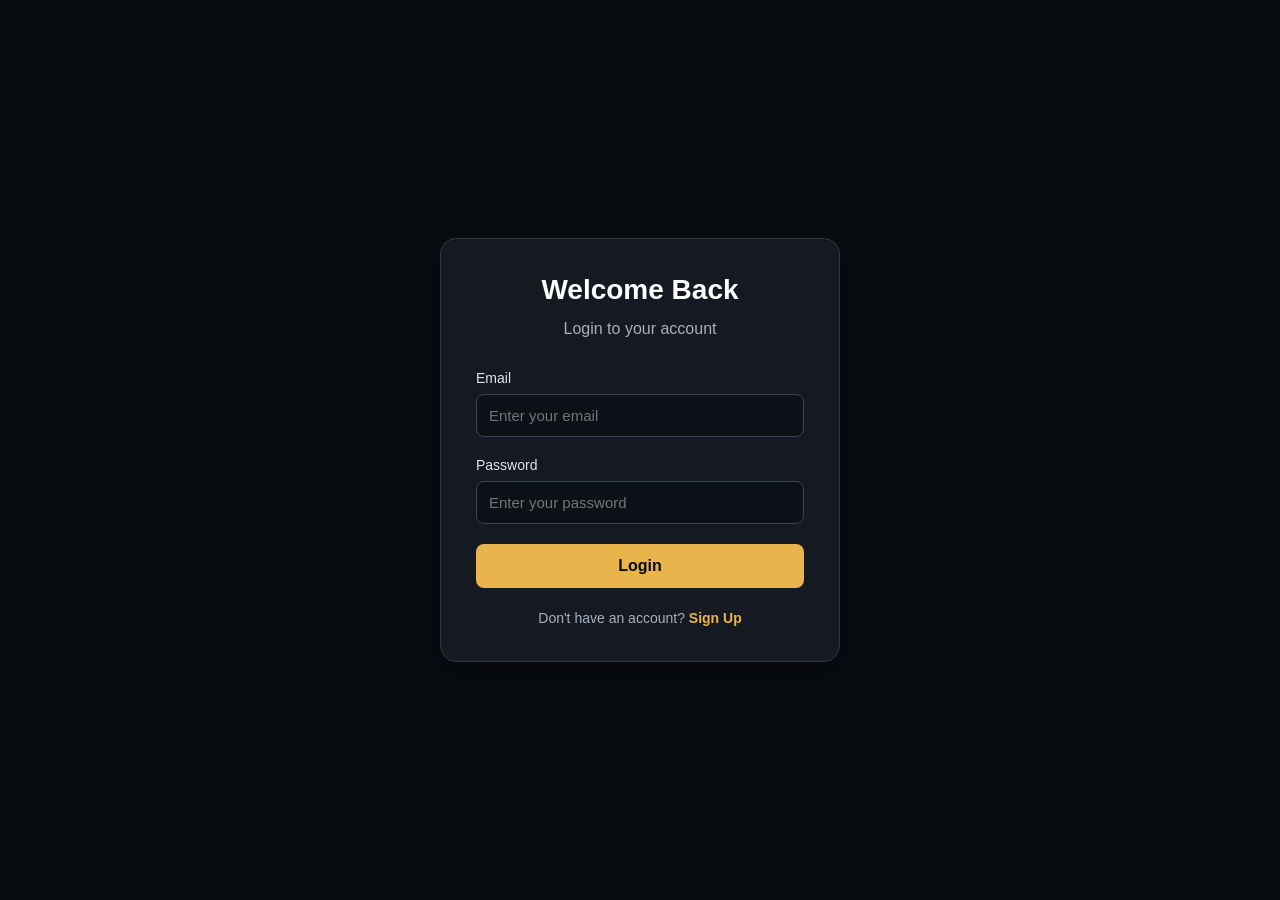
==== login.html @ cd2f863d "Add files via upload" ====
<!DOCTYPE html>
<html lang="en">
<head>
    <meta charset="UTF-8">
    <meta name="viewport" content="width=device-width, initial-scale=1.0">
    <title>Login</title>
    <link rel="stylesheet" href="style.css">

    <script src="https://code.jquery.com/jquery-3.7.1.min.js"></script>
    <script src="script.js" defer></script>
</head>
<body>
    <div class="container">
        <form id="loginForm" class="form-box">
            <h1>Welcome Back</h1>
            <p class="subtitle">Login to your account</p>

            <label for="loginEmail">Email</label>
            <input type="email" id="loginEmail"
                   placeholder="Enter your email" required>

            <label for="loginPassword">Password</label>
            <input type="password" id="loginPassword"
                   placeholder="Enter your password" required>

            <button type="submit">Login</button>

            <p id="loginMessage" class="message"></p>

            <p class="switch">
                Don't have an account?
                <a href="signup.html">Sign Up</a>
            </p>
        </form>
    </div>
</body>
</html>
---- style.css ----
* {
    margin: 0;
    padding: 0;
    box-sizing: border-box;
}

body {
    font-family: Arial, sans-serif;
    background: #080b10;
    color: white;
    min-height: 100vh;
}

.container {
    min-height: 100vh;
    display: flex;
    justify-content: center;
    align-items: center;
    padding: 20px;
}

.form-box {
    width: 100%;
    max-width: 400px;
    padding: 35px;
    background: #141922;
    border: 1px solid #303744;
    border-radius: 16px;
    box-shadow: 0 10px 35px rgba(0, 0, 0, 0.35);
}

h1 {
    text-align: center;
    margin-bottom: 10px;
    font-size: 28px;
}

.subtitle {
    text-align: center;
    color: #a8b0bf;
    margin-bottom: 28px;
    line-height: 1.6;
}

label {
    display: block;
    margin-bottom: 8px;
    font-size: 14px;
    color: #e0e5ed;
}

input {
    width: 100%;
    padding: 12px;
    margin-bottom: 20px;
    border: 1px solid #3a4352;
    border-radius: 8px;
    background: #0c1017;
    color: white;
    outline: none;
    font-size: 15px;
}

input:focus {
    border-color: #e9b44c;
}

button {
    width: 100%;
    padding: 13px;
    background: #e9b44c;
    color: #080b10;
    border: none;
    border-radius: 8px;
    font-size: 16px;
    font-weight: bold;
    cursor: pointer;
    transition: 0.3s;
}

button:hover {
    background: #ffd477;
    transform: translateY(-2px);
}

.switch {
    text-align: center;
    margin-top: 22px;
    font-size: 14px;
    color: #a8b0bf;
}

a {
    color: #e9b44c;
    text-decoration: none;
    font-weight: bold;
}

a:hover {
    text-decoration: underline;
}

.message {
    margin-top: 15px;
    text-align: center;
    font-size: 14px;
    overflow-wrap: anywhere;
}

.welcome-box h1 {
    color: #e9b44c;
    margin-bottom: 20px;
}

@media (max-width: 450px) {
    .form-box {
        padding: 25px 20px;
    }

    h1 {
        font-size: 24px;
    }
}
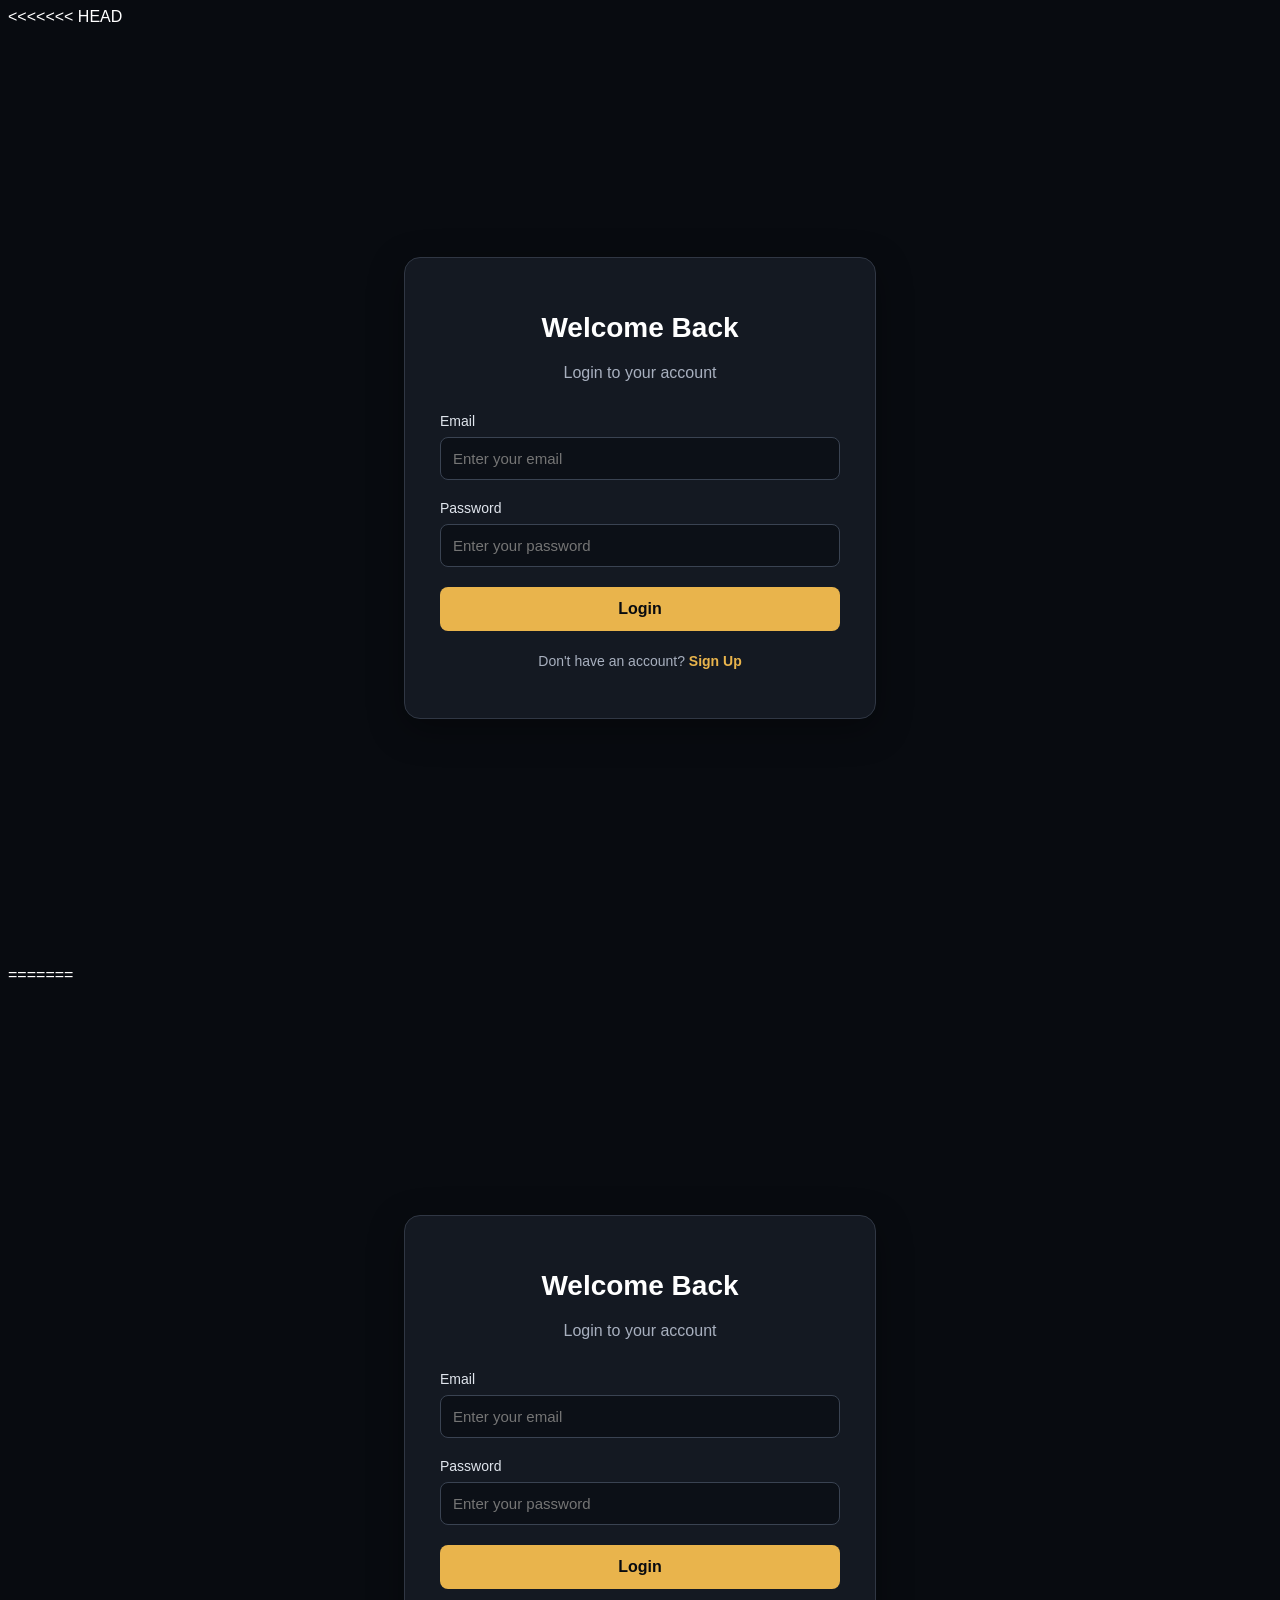
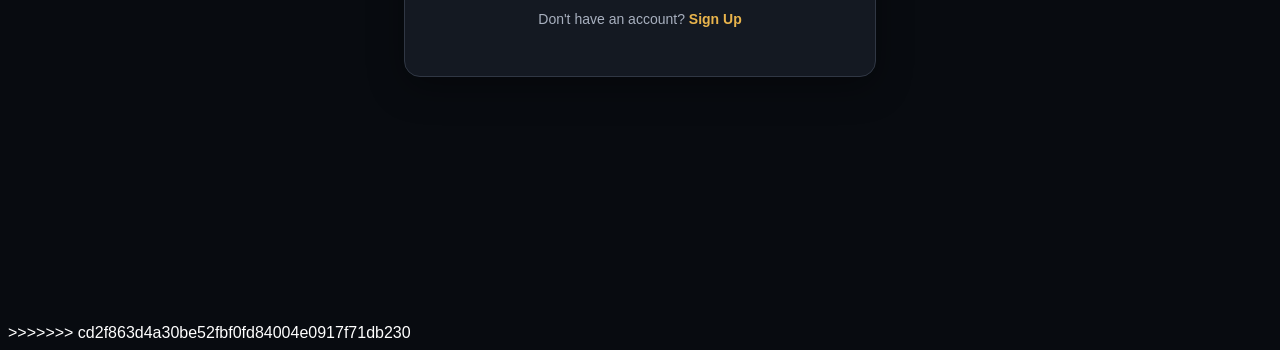
==== commit 1753b98a: "hello" ====
--- a/login.html
+++ b/login.html
@@ -1,38 +1,78 @@
-
-<!DOCTYPE html>
-<html lang="en">
-<head>
-    <meta charset="UTF-8">
-    <meta name="viewport" content="width=device-width, initial-scale=1.0">
-    <title>Login</title>
-    <link rel="stylesheet" href="style.css">
-
-    <script src="https://code.jquery.com/jquery-3.7.1.min.js"></script>
-    <script src="script.js" defer></script>
-</head>
-<body>
-    <div class="container">
-        <form id="loginForm" class="form-box">
-            <h1>Welcome Back</h1>
-            <p class="subtitle">Login to your account</p>
-
-            <label for="loginEmail">Email</label>
-            <input type="email" id="loginEmail"
-                   placeholder="Enter your email" required>
-
-            <label for="loginPassword">Password</label>
-            <input type="password" id="loginPassword"
-                   placeholder="Enter your password" required>
-
-            <button type="submit">Login</button>
-
-            <p id="loginMessage" class="message"></p>
-
-            <p class="switch">
-                Don't have an account?
-                <a href="signup.html">Sign Up</a>
-            </p>
-        </form>
-    </div>
-</body>
+<<<<<<< HEAD
+
+<!DOCTYPE html>
+<html lang="en">
+<head>
+    <meta charset="UTF-8">
+    <meta name="viewport" content="width=device-width, initial-scale=1.0">
+    <title>Login</title>
+    <link rel="stylesheet" href="style.css">
+
+    <script src="https://code.jquery.com/jquery-3.7.1.min.js"></script>
+    <script src="script.js" defer></script>
+</head>
+<body>
+    <div class="container">
+        <form id="loginForm" class="form-box">
+            <h1>Welcome Back</h1>
+            <p class="subtitle">Login to your account</p>
+
+            <label for="loginEmail">Email</label>
+            <input type="email" id="loginEmail"
+                   placeholder="Enter your email" required>
+
+            <label for="loginPassword">Password</label>
+            <input type="password" id="loginPassword"
+                   placeholder="Enter your password" required>
+
+            <button type="submit">Login</button>
+
+            <p id="loginMessage" class="message"></p>
+
+            <p class="switch">
+                Don't have an account?
+                <a href="signup.html">Sign Up</a>
+            </p>
+        </form>
+    </div>
+</body>
+=======
+
+<!DOCTYPE html>
+<html lang="en">
+<head>
+    <meta charset="UTF-8">
+    <meta name="viewport" content="width=device-width, initial-scale=1.0">
+    <title>Login</title>
+    <link rel="stylesheet" href="style.css">
+
+    <script src="https://code.jquery.com/jquery-3.7.1.min.js"></script>
+    <script src="script.js" defer></script>
+</head>
+<body>
+    <div class="container">
+        <form id="loginForm" class="form-box">
+            <h1>Welcome Back</h1>
+            <p class="subtitle">Login to your account</p>
+
+            <label for="loginEmail">Email</label>
+            <input type="email" id="loginEmail"
+                   placeholder="Enter your email" required>
+
+            <label for="loginPassword">Password</label>
+            <input type="password" id="loginPassword"
+                   placeholder="Enter your password" required>
+
+            <button type="submit">Login</button>
+
+            <p id="loginMessage" class="message"></p>
+
+            <p class="switch">
+                Don't have an account?
+                <a href="signup.html">Sign Up</a>
+            </p>
+        </form>
+    </div>
+</body>
+>>>>>>> cd2f863d4a30be52fbf0fd84004e0917f71db230
 </html>
--- a/style.css
+++ b/style.css
@@ -1,124 +1,250 @@
-
-* {
-    margin: 0;
-    padding: 0;
-    box-sizing: border-box;
-}
-
-body {
-    font-family: Arial, sans-serif;
-    background: #080b10;
-    color: white;
-    min-height: 100vh;
-}
-
-.container {
-    min-height: 100vh;
-    display: flex;
-    justify-content: center;
-    align-items: center;
-    padding: 20px;
-}
-
-.form-box {
-    width: 100%;
-    max-width: 400px;
-    padding: 35px;
-    background: #141922;
-    border: 1px solid #303744;
-    border-radius: 16px;
-    box-shadow: 0 10px 35px rgba(0, 0, 0, 0.35);
-}
-
-h1 {
-    text-align: center;
-    margin-bottom: 10px;
-    font-size: 28px;
-}
-
-.subtitle {
-    text-align: center;
-    color: #a8b0bf;
-    margin-bottom: 28px;
-    line-height: 1.6;
-}
-
-label {
-    display: block;
-    margin-bottom: 8px;
-    font-size: 14px;
-    color: #e0e5ed;
-}
-
-input {
-    width: 100%;
-    padding: 12px;
-    margin-bottom: 20px;
-    border: 1px solid #3a4352;
-    border-radius: 8px;
-    background: #0c1017;
-    color: white;
-    outline: none;
-    font-size: 15px;
-}
-
-input:focus {
-    border-color: #e9b44c;
-}
-
-button {
-    width: 100%;
-    padding: 13px;
-    background: #e9b44c;
-    color: #080b10;
-    border: none;
-    border-radius: 8px;
-    font-size: 16px;
-    font-weight: bold;
-    cursor: pointer;
-    transition: 0.3s;
-}
-
-button:hover {
-    background: #ffd477;
-    transform: translateY(-2px);
-}
-
-.switch {
-    text-align: center;
-    margin-top: 22px;
-    font-size: 14px;
-    color: #a8b0bf;
-}
-
-a {
-    color: #e9b44c;
-    text-decoration: none;
-    font-weight: bold;
-}
-
-a:hover {
-    text-decoration: underline;
-}
-
-.message {
-    margin-top: 15px;
-    text-align: center;
-    font-size: 14px;
-    overflow-wrap: anywhere;
-}
-
-.welcome-box h1 {
-    color: #e9b44c;
-    margin-bottom: 20px;
-}
-
-@media (max-width: 450px) {
-    .form-box {
-        padding: 25px 20px;
-    }
-
-    h1 {
-        font-size: 24px;
-    }
+<<<<<<< HEAD
+
+* {
+    margin: 0;
+    padding: 0;
+    box-sizing: border-box;
+}
+
+body {
+    font-family: Arial, sans-serif;
+    background: #080b10;
+    color: white;
+    min-height: 100vh;
+}
+
+.container {
+    min-height: 100vh;
+    display: flex;
+    justify-content: center;
+    align-items: center;
+    padding: 20px;
+}
+
+.form-box {
+    width: 100%;
+    max-width: 400px;
+    padding: 35px;
+    background: #141922;
+    border: 1px solid #303744;
+    border-radius: 16px;
+    box-shadow: 0 10px 35px rgba(0, 0, 0, 0.35);
+}
+
+h1 {
+    text-align: center;
+    margin-bottom: 10px;
+    font-size: 28px;
+}
+
+.subtitle {
+    text-align: center;
+    color: #a8b0bf;
+    margin-bottom: 28px;
+    line-height: 1.6;
+}
+
+label {
+    display: block;
+    margin-bottom: 8px;
+    font-size: 14px;
+    color: #e0e5ed;
+}
+
+input {
+    width: 100%;
+    padding: 12px;
+    margin-bottom: 20px;
+    border: 1px solid #3a4352;
+    border-radius: 8px;
+    background: #0c1017;
+    color: white;
+    outline: none;
+    font-size: 15px;
+}
+
+input:focus {
+    border-color: #e9b44c;
+}
+
+button {
+    width: 100%;
+    padding: 13px;
+    background: #e9b44c;
+    color: #080b10;
+    border: none;
+    border-radius: 8px;
+    font-size: 16px;
+    font-weight: bold;
+    cursor: pointer;
+    transition: 0.3s;
+}
+
+button:hover {
+    background: #ffd477;
+    transform: translateY(-2px);
+}
+
+.switch {
+    text-align: center;
+    margin-top: 22px;
+    font-size: 14px;
+    color: #a8b0bf;
+}
+
+a {
+    color: #e9b44c;
+    text-decoration: none;
+    font-weight: bold;
+}
+
+a:hover {
+    text-decoration: underline;
+}
+
+.message {
+    margin-top: 15px;
+    text-align: center;
+    font-size: 14px;
+    overflow-wrap: anywhere;
+}
+
+.welcome-box h1 {
+    color: #e9b44c;
+    margin-bottom: 20px;
+}
+
+@media (max-width: 450px) {
+    .form-box {
+        padding: 25px 20px;
+    }
+
+    h1 {
+        font-size: 24px;
+    }
+=======
+
+* {
+    margin: 0;
+    padding: 0;
+    box-sizing: border-box;
+}
+
+body {
+    font-family: Arial, sans-serif;
+    background: #080b10;
+    color: white;
+    min-height: 100vh;
+}
+
+.container {
+    min-height: 100vh;
+    display: flex;
+    justify-content: center;
+    align-items: center;
+    padding: 20px;
+}
+
+.form-box {
+    width: 100%;
+    max-width: 400px;
+    padding: 35px;
+    background: #141922;
+    border: 1px solid #303744;
+    border-radius: 16px;
+    box-shadow: 0 10px 35px rgba(0, 0, 0, 0.35);
+}
+
+h1 {
+    text-align: center;
+    margin-bottom: 10px;
+    font-size: 28px;
+}
+
+.subtitle {
+    text-align: center;
+    color: #a8b0bf;
+    margin-bottom: 28px;
+    line-height: 1.6;
+}
+
+label {
+    display: block;
+    margin-bottom: 8px;
+    font-size: 14px;
+    color: #e0e5ed;
+}
+
+input {
+    width: 100%;
+    padding: 12px;
+    margin-bottom: 20px;
+    border: 1px solid #3a4352;
+    border-radius: 8px;
+    background: #0c1017;
+    color: white;
+    outline: none;
+    font-size: 15px;
+}
+
+input:focus {
+    border-color: #e9b44c;
+}
+
+button {
+    width: 100%;
+    padding: 13px;
+    background: #e9b44c;
+    color: #080b10;
+    border: none;
+    border-radius: 8px;
+    font-size: 16px;
+    font-weight: bold;
+    cursor: pointer;
+    transition: 0.3s;
+}
+
+button:hover {
+    background: #ffd477;
+    transform: translateY(-2px);
+}
+
+.switch {
+    text-align: center;
+    margin-top: 22px;
+    font-size: 14px;
+    color: #a8b0bf;
+}
+
+a {
+    color: #e9b44c;
+    text-decoration: none;
+    font-weight: bold;
+}
+
+a:hover {
+    text-decoration: underline;
+}
+
+.message {
+    margin-top: 15px;
+    text-align: center;
+    font-size: 14px;
+    overflow-wrap: anywhere;
+}
+
+.welcome-box h1 {
+    color: #e9b44c;
+    margin-bottom: 20px;
+}
+
+@media (max-width: 450px) {
+    .form-box {
+        padding: 25px 20px;
+    }
+
+    h1 {
+        font-size: 24px;
+    }
+>>>>>>> cd2f863d4a30be52fbf0fd84004e0917f71db230
 }
--- a/style.css
+++ b/style.css
@@ -1,124 +1,250 @@
-
-* {
-    margin: 0;
-    padding: 0;
-    box-sizing: border-box;
-}
-
-body {
-    font-family: Arial, sans-serif;
-    background: #080b10;
-    color: white;
-    min-height: 100vh;
-}
-
-.container {
-    min-height: 100vh;
-    display: flex;
-    justify-content: center;
-    align-items: center;
-    padding: 20px;
-}
-
-.form-box {
-    width: 100%;
-    max-width: 400px;
-    padding: 35px;
-    background: #141922;
-    border: 1px solid #303744;
-    border-radius: 16px;
-    box-shadow: 0 10px 35px rgba(0, 0, 0, 0.35);
-}
-
-h1 {
-    text-align: center;
-    margin-bottom: 10px;
-    font-size: 28px;
-}
-
-.subtitle {
-    text-align: center;
-    color: #a8b0bf;
-    margin-bottom: 28px;
-    line-height: 1.6;
-}
-
-label {
-    display: block;
-    margin-bottom: 8px;
-    font-size: 14px;
-    color: #e0e5ed;
-}
-
-input {
-    width: 100%;
-    padding: 12px;
-    margin-bottom: 20px;
-    border: 1px solid #3a4352;
-    border-radius: 8px;
-    background: #0c1017;
-    color: white;
-    outline: none;
-    font-size: 15px;
-}
-
-input:focus {
-    border-color: #e9b44c;
-}
-
-button {
-    width: 100%;
-    padding: 13px;
-    background: #e9b44c;
-    color: #080b10;
-    border: none;
-    border-radius: 8px;
-    font-size: 16px;
-    font-weight: bold;
-    cursor: pointer;
-    transition: 0.3s;
-}
-
-button:hover {
-    background: #ffd477;
-    transform: translateY(-2px);
-}
-
-.switch {
-    text-align: center;
-    margin-top: 22px;
-    font-size: 14px;
-    color: #a8b0bf;
-}
-
-a {
-    color: #e9b44c;
-    text-decoration: none;
-    font-weight: bold;
-}
-
-a:hover {
-    text-decoration: underline;
-}
-
-.message {
-    margin-top: 15px;
-    text-align: center;
-    font-size: 14px;
-    overflow-wrap: anywhere;
-}
-
-.welcome-box h1 {
-    color: #e9b44c;
-    margin-bottom: 20px;
-}
-
-@media (max-width: 450px) {
-    .form-box {
-        padding: 25px 20px;
-    }
-
-    h1 {
-        font-size: 24px;
-    }
+<<<<<<< HEAD
+
+* {
+    margin: 0;
+    padding: 0;
+    box-sizing: border-box;
+}
+
+body {
+    font-family: Arial, sans-serif;
+    background: #080b10;
+    color: white;
+    min-height: 100vh;
+}
+
+.container {
+    min-height: 100vh;
+    display: flex;
+    justify-content: center;
+    align-items: center;
+    padding: 20px;
+}
+
+.form-box {
+    width: 100%;
+    max-width: 400px;
+    padding: 35px;
+    background: #141922;
+    border: 1px solid #303744;
+    border-radius: 16px;
+    box-shadow: 0 10px 35px rgba(0, 0, 0, 0.35);
+}
+
+h1 {
+    text-align: center;
+    margin-bottom: 10px;
+    font-size: 28px;
+}
+
+.subtitle {
+    text-align: center;
+    color: #a8b0bf;
+    margin-bottom: 28px;
+    line-height: 1.6;
+}
+
+label {
+    display: block;
+    margin-bottom: 8px;
+    font-size: 14px;
+    color: #e0e5ed;
+}
+
+input {
+    width: 100%;
+    padding: 12px;
+    margin-bottom: 20px;
+    border: 1px solid #3a4352;
+    border-radius: 8px;
+    background: #0c1017;
+    color: white;
+    outline: none;
+    font-size: 15px;
+}
+
+input:focus {
+    border-color: #e9b44c;
+}
+
+button {
+    width: 100%;
+    padding: 13px;
+    background: #e9b44c;
+    color: #080b10;
+    border: none;
+    border-radius: 8px;
+    font-size: 16px;
+    font-weight: bold;
+    cursor: pointer;
+    transition: 0.3s;
+}
+
+button:hover {
+    background: #ffd477;
+    transform: translateY(-2px);
+}
+
+.switch {
+    text-align: center;
+    margin-top: 22px;
+    font-size: 14px;
+    color: #a8b0bf;
+}
+
+a {
+    color: #e9b44c;
+    text-decoration: none;
+    font-weight: bold;
+}
+
+a:hover {
+    text-decoration: underline;
+}
+
+.message {
+    margin-top: 15px;
+    text-align: center;
+    font-size: 14px;
+    overflow-wrap: anywhere;
+}
+
+.welcome-box h1 {
+    color: #e9b44c;
+    margin-bottom: 20px;
+}
+
+@media (max-width: 450px) {
+    .form-box {
+        padding: 25px 20px;
+    }
+
+    h1 {
+        font-size: 24px;
+    }
+=======
+
+* {
+    margin: 0;
+    padding: 0;
+    box-sizing: border-box;
+}
+
+body {
+    font-family: Arial, sans-serif;
+    background: #080b10;
+    color: white;
+    min-height: 100vh;
+}
+
+.container {
+    min-height: 100vh;
+    display: flex;
+    justify-content: center;
+    align-items: center;
+    padding: 20px;
+}
+
+.form-box {
+    width: 100%;
+    max-width: 400px;
+    padding: 35px;
+    background: #141922;
+    border: 1px solid #303744;
+    border-radius: 16px;
+    box-shadow: 0 10px 35px rgba(0, 0, 0, 0.35);
+}
+
+h1 {
+    text-align: center;
+    margin-bottom: 10px;
+    font-size: 28px;
+}
+
+.subtitle {
+    text-align: center;
+    color: #a8b0bf;
+    margin-bottom: 28px;
+    line-height: 1.6;
+}
+
+label {
+    display: block;
+    margin-bottom: 8px;
+    font-size: 14px;
+    color: #e0e5ed;
+}
+
+input {
+    width: 100%;
+    padding: 12px;
+    margin-bottom: 20px;
+    border: 1px solid #3a4352;
+    border-radius: 8px;
+    background: #0c1017;
+    color: white;
+    outline: none;
+    font-size: 15px;
+}
+
+input:focus {
+    border-color: #e9b44c;
+}
+
+button {
+    width: 100%;
+    padding: 13px;
+    background: #e9b44c;
+    color: #080b10;
+    border: none;
+    border-radius: 8px;
+    font-size: 16px;
+    font-weight: bold;
+    cursor: pointer;
+    transition: 0.3s;
+}
+
+button:hover {
+    background: #ffd477;
+    transform: translateY(-2px);
+}
+
+.switch {
+    text-align: center;
+    margin-top: 22px;
+    font-size: 14px;
+    color: #a8b0bf;
+}
+
+a {
+    color: #e9b44c;
+    text-decoration: none;
+    font-weight: bold;
+}
+
+a:hover {
+    text-decoration: underline;
+}
+
+.message {
+    margin-top: 15px;
+    text-align: center;
+    font-size: 14px;
+    overflow-wrap: anywhere;
+}
+
+.welcome-box h1 {
+    color: #e9b44c;
+    margin-bottom: 20px;
+}
+
+@media (max-width: 450px) {
+    .form-box {
+        padding: 25px 20px;
+    }
+
+    h1 {
+        font-size: 24px;
+    }
+>>>>>>> cd2f863d4a30be52fbf0fd84004e0917f71db230
 }
